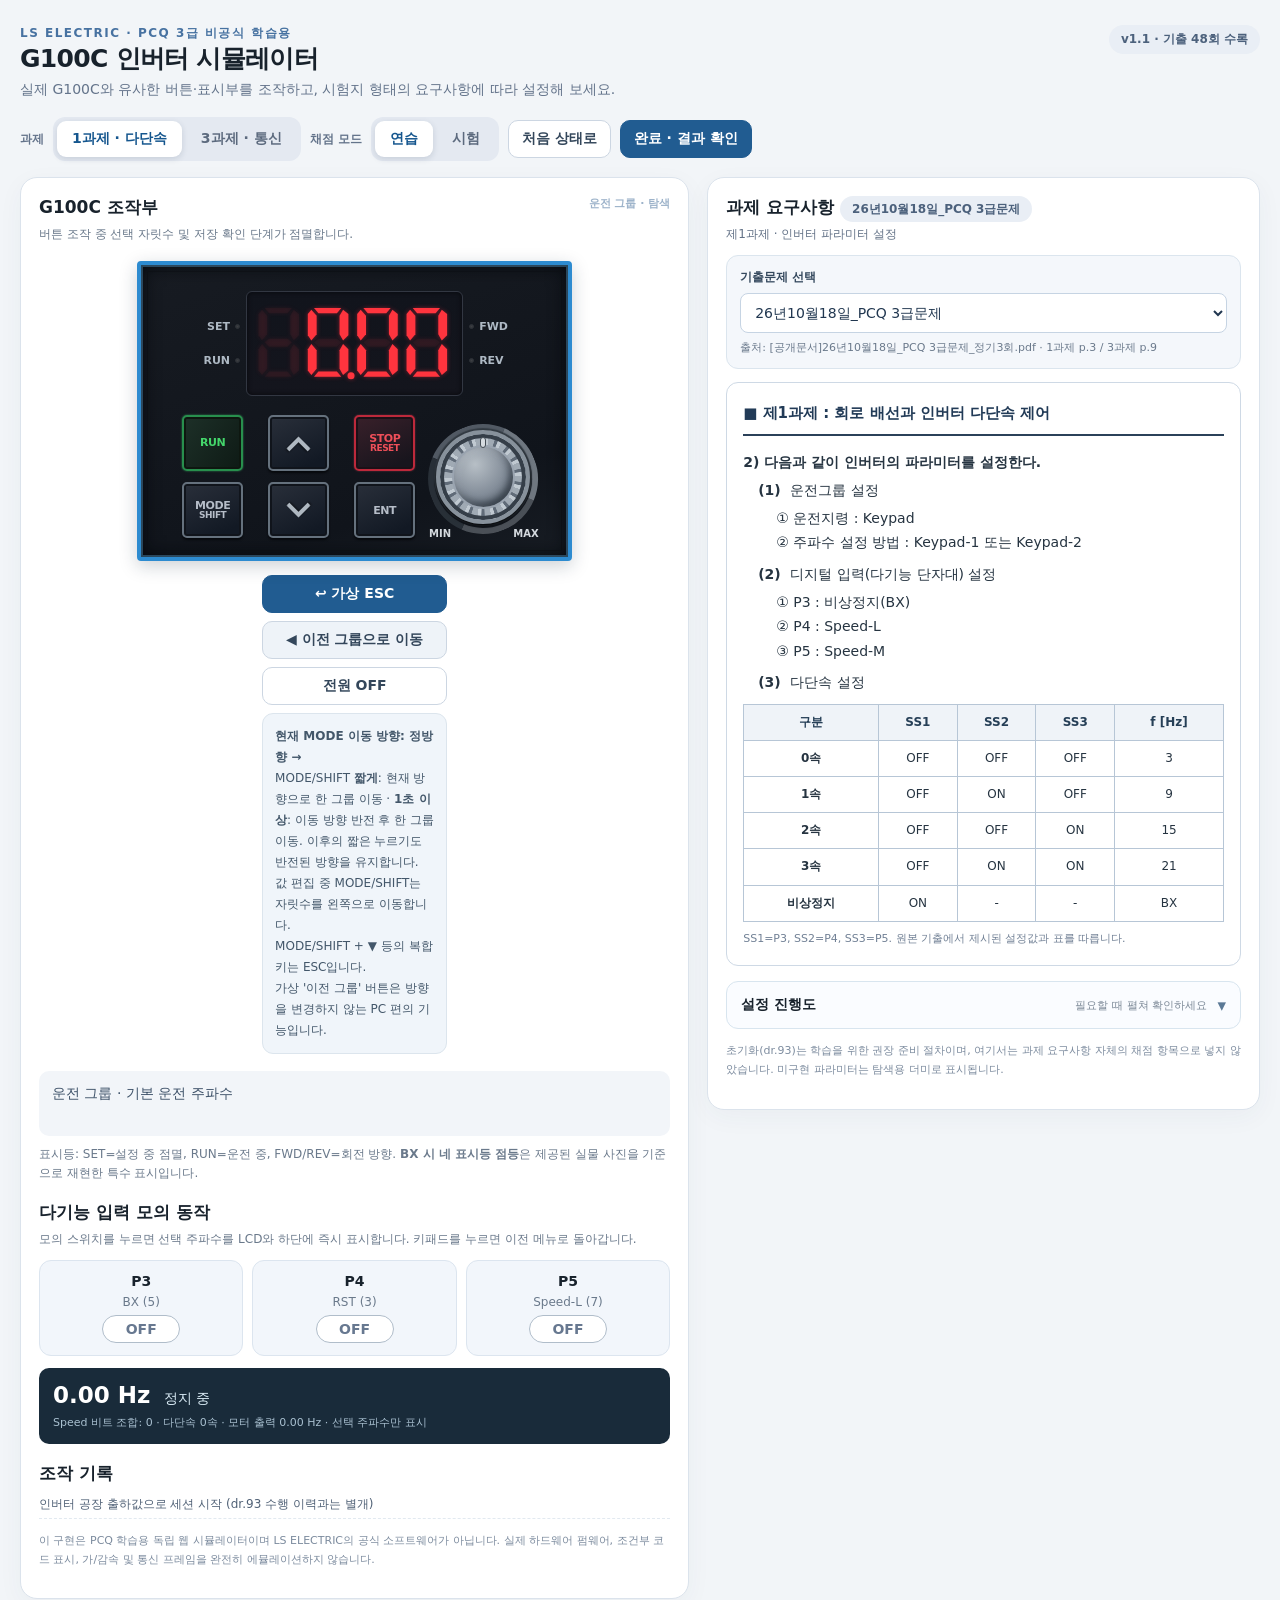
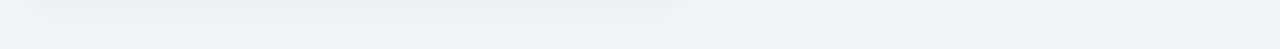
==== index.html @ c368f0ae "feat: initial commit" ====
<!doctype html>
<html lang="ko">
<head>
<meta charset="utf-8"><meta name="viewport" content="width=device-width,initial-scale=1">
<title>G100C · PCQ 3급 인버터 조작 연습 v0.9</title>
<link rel="stylesheet" href="css/style.css">
</head>
<body>
<div class="app">
  <div class="heading"><div><div class="eyebrow">LS ELECTRIC · PCQ 3급 비공식 학습용</div><h1>G100C 인버터 시뮬레이터</h1><p>실제 G100C와 유사한 버튼·표시부를 조작하고, 시험지 형태의 요구사항에 따라 설정해 보세요.</p></div><span class="version">v1.1 · 기출 48회 수록</span></div>
  <div class="controls"><span class="controlLabel">과제</span><div class="pillGroup"><button id="task1" class="active" onclick="selectTask(1)">1과제 · 다단속</button><button id="task3" onclick="selectTask(3)">3과제 · 통신</button></div><span class="controlLabel">채점 모드</span><div class="pillGroup"><button id="practiceBtn" class="active" onclick="setMode('practice')">연습</button><button id="examBtn" onclick="setMode('exam')">시험</button></div><button class="btn" onclick="newSession()">처음 상태로</button><button class="btn primary" onclick="grade(true)">완료 · 결과 확인</button></div>
  <div class="layout">
    <section class="panel devicePanel"><h2>G100C 조작부 <span class="badgeInfo" id="screenState">운전 그룹 · 코드 탐색</span></h2><div class="minor">버튼 조작 중 선택 자릿수 및 저장 확인 단계가 점멸합니다.</div>
      <div class="hardwareArea">
        <div class="drive" aria-label="G100C 인버터 키패드 모의 조작 패널">
          <div class="keypad">
            <div class="displayZone">
              <div class="indicatorColumn leftLights">
                <div class="ind"><span class="indText">SET</span><span class="led red" id="ledSet"></span></div>
                <div class="ind"><span class="indText">RUN</span><span class="led green" id="ledRun"></span></div>
              </div>
              <div class="lcd" id="lcd" aria-label="인버터 7세그먼트 표시부">0.00</div>
              <div class="indicatorColumn rightLights">
                <div class="ind"><span class="led amber" id="ledFwd"></span><span class="indText">FWD</span></div>
                <div class="ind"><span class="led amber" id="ledRev"></span><span class="indText">REV</span></div>
              </div>
            </div>
            <div class="keypadBottom">
              <div class="keygrid">
                <button type="button" class="physical run" onclick="press('run')"><span>RUN</span></button>
                <button type="button" aria-label="위" class="physical arrow" onclick="press('up')"><span class="chevronKey upChevron" aria-hidden="true"></span></button>
                <button type="button" class="physical stop" onclick="press('stop')">STOP<small>RESET</small></button>
                <button type="button" id="modeShiftKey" class="physical" aria-label="MODE SHIFT">MODE<small>SHIFT</small></button>
                <button type="button" aria-label="아래" class="physical arrow" onclick="press('down')"><span class="chevronKey downChevron" aria-hidden="true"></span></button>
                <button type="button" class="physical" onclick="press('enter')">ENT</button>
              </div>
              <div class="volumeArea" title="내장 볼륨(V0) 다이얼 — 외형 재현(조작 기능 미구현)" aria-label="볼륨 다이얼 이미지, 현재 조작 미지원">
                <div class="knobArc" aria-hidden="true"></div>
                <div class="volumeKnob" aria-hidden="true"><div class="volumeKnobCenter"></div><span class="knobPointer"></span></div>
                <div class="volumeLabels"><span>MIN</span><span>MAX</span></div>
              </div>
            </div>
          </div>
        </div>
        <div class="ext"><button class="btn primary" onclick="press('esc')">↩ 가상 ESC</button><button class="btn subtle" onclick="press('modeRev')">◀ 이전 그룹으로 이동</button><button class="btn" onclick="powerCycle()" id="powerBtn">전원 OFF</button><div class="hintbox"><b>현재 MODE 이동 방향: <span id="groupDirection">정방향 →</span></b><br>MODE/SHIFT <b>짧게</b>: 현재 방향으로 한 그룹 이동 · <b>1초 이상</b>: 이동 방향 반전 후 한 그룹 이동. 이후의 짧은 누르기도 반전된 방향을 유지합니다.<br>값 편집 중 MODE/SHIFT는 자릿수를 왼쪽으로 이동합니다.<br>MODE/SHIFT + ▼ 등의 복합키는 ESC입니다.<br>가상 '이전 그룹' 버튼은 방향을 변경하지 않는 PC 편의 기능입니다.</div></div>
      </div>
      <div class="note" id="lcdNote">기본 운전 주파수 화면입니다. MODE로 그룹을 이동하거나 ▲로 다음 코드를 선택하세요.</div>
      <div class="minor" style="margin-top:9px;line-height:1.6">표시등: SET=설정 중 점멸, RUN=운전 중, FWD/REV=회전 방향. <b>BX 시 네 표시등 점등</b>은 제공된 실물 사진을 기준으로 재현한 특수 표시입니다.</div><div class="sectionSpacer"></div><h2>다기능 입력 모의 동작</h2><div class="minor" id="terminalHelp">모의 스위치를 누르면 선택 주파수를 LCD와 하단에 즉시 표시합니다. 키패드를 누르면 이전 메뉴로 돌아갑니다.</div><div class="switches" id="switches"></div><div class="readout" id="monitor"></div>
      <div id="plcDemo" class="taskSheet hidden"><h3>가상 PLC · RS-485 운전 명령 테스트</h3><div class="minor" style="margin-bottom:10px">실제 통신선·XG5000 연결이 아닌 내부 동작 모의 기능입니다.</div><div class="bottom" id="plcButtons"></div></div>
      <div class="sectionSpacer"></div><h2>조작 기록</h2><div class="log" id="log"></div><p class="footerDisclaimer">이 구현은 PCQ 학습용 독립 웹 시뮬레이터이며 LS ELECTRIC의 공식 소프트웨어가 아닙니다. 실제 하드웨어 펌웨어, 조건부 코드 표시, 가/감속 및 통신 프레임을 완전히 에뮬레이션하지 않습니다.</p>
    </section>
    <section class="panel rightPanel"><h2>과제 요구사항 <span id="taskTag" class="version">2026.10.17 기출</span></h2><div id="taskDesc" class="summaryline"></div>
      <div class="examChooser"><label for="examSelect">기출문제 선택</label><select id="examSelect" onchange="chooseExam(this.value)"><option value="">기출 로딩 중...</option></select><div class="minor" id="examOrigin">시험일을 선택하면 1·3과제 요구사항을 함께 불러옵니다.</div></div>
      <div id="sourceWarning" class="validationWarning hidden" role="status"></div>
      <div class="examPaper" id="examPaper" aria-label="시험지 형식 과제 요구사항"></div>
      <details class="practiceDetails" id="practiceProgress"><summary>설정 진행도 <span class="progressPreview">필요할 때 펼쳐 확인하세요</span></summary>
        <div class="practiceInside"><div class="practiceNotice">아래는 연습 전용 도움말입니다. 설정 코드·정답 및 현재 달성 여부를 보여줍니다.</div>
          <div class="requirements" id="requirements"></div><div class="progress"><span id="progBar" style="width:0%"></span></div>
          <div class="totals"><strong id="progressText">0 / 0 충족</strong><span class="minor">설정을 변경하면 즉시 갱신</span></div>
        </div>
      </details>
      <div class="totals" id="examNotice" style="display:none"><span class="minor">시험 모드: 완료 버튼을 누른 뒤에만 충족 여부를 확인할 수 있습니다.</span></div>
      <div id="problemEditor" class="practiceOnly"><div class="taskSheet" id="customSheet"><h3>직접 설정 · 1과제 요구사항</h3><p class="minor">문제 선택에서 ‘직접 설정’을 선택한 경우에만 사용합니다.</p><div class="fields">
        <div class="field"><label for="goalP3">P3</label><select id="goalP3"><option value="5">BX (5)</option><option value="7">Speed-L (7)</option><option value="8">Speed-M (8)</option><option value="9">Speed-H (9)</option><option value="0">None (0)</option></select></div>
        <div class="field"><label for="goalP4">P4</label><select id="goalP4"><option value="5">BX (5)</option><option value="7">Speed-L (7)</option><option value="8">Speed-M (8)</option><option value="9">Speed-H (9)</option><option value="0">None (0)</option></select></div>
        <div class="field"><label for="goalP5">P5</label><select id="goalP5"><option value="5">BX (5)</option><option value="7">Speed-L (7)</option><option value="8">Speed-M (8)</option><option value="9">Speed-H (9)</option><option value="0">None (0)</option></select></div>
        <div class="field"><label for="goalBase">0속 Hz</label><input id="goalBase" type="number" step="0.01" min="0" max="400" value="3"></div>
        <div class="field"><label for="goalSt1">1속 Hz</label><input id="goalSt1" type="number" step="0.01" min="0" max="400" value="9"></div>
        <div class="field"><label for="goalSt2">2속 Hz</label><input id="goalSt2" type="number" step="0.01" min="0" max="400" value="15"></div>
        <div class="field"><label for="goalSt3">3속 Hz</label><input id="goalSt3" type="number" step="0.01" min="0" max="400" value="21"></div>
      </div><div class="bottom"><button class="btn strong" onclick="applyCustom()">이 요구사항 적용</button></div></div></div>
      <p class="footerDisclaimer">초기화(dr.93)는 학습을 위한 권장 준비 절차이며, 여기서는 과제 요구사항 자체의 채점 항목으로 넣지 않았습니다. 미구현 파라미터는 탐색용 더미로 표시됩니다.</p>
    </section>
  </div>
</div>
<div class="toaster" id="toast"></div>
<div class="modalWrap hidden" id="resultModal"><div class="modal"><div class="resultHead"><h2>설정 결과</h2><button class="btn" onclick="closeResult()">닫기 ✕</button></div><div class="resultScore" id="resultScore"></div><p id="resultDescription"></p><div id="resultItems"></div><div style="margin-top:17px;text-align:right"><button class="btn primary" onclick="closeResult()">확인</button></div></div></div>
<script src="js/app.js"></script>
</body></html>
---- css/style.css ----
:root{font-family:system-ui,"Malgun Gothic","Apple SD Gothic Neo",sans-serif;color:#18222c;background:#f2f5f8;font-size:14px}
*{box-sizing:border-box}button,input,select{font:inherit}button{cursor:pointer}body{margin:0}.app{max-width:1480px;margin:auto;padding:25px 20px 50px}.heading{display:flex;justify-content:space-between;align-items:flex-start;gap:20px;margin-bottom:18px;flex-wrap:wrap}.heading h1{margin:0;font-size:25px;letter-spacing:-.7px}.heading p{margin:6px 0 0;color:#64748b}.eyebrow{font-size:12px;color:#4772a1;font-weight:800;letter-spacing:1.5px}.version{background:#e9eef5;color:#4c617c;border-radius:100px;padding:6px 12px;font-weight:650;font-size:12px}
.controls{display:flex;align-items:center;gap:9px;flex-wrap:wrap;margin:16px 0}.controlLabel{font-size:12px;color:#64748b;font-weight:700}.pillGroup{display:flex;gap:4px;background:#e4e9f1;border-radius:12px;padding:4px}.pillGroup button{border:0;border-radius:9px;background:transparent;color:#5c6a7e;padding:9px 15px;font-weight:700}.pillGroup button.active{background:white;color:#15568e;box-shadow:0 2px 6px #152a4424}.btn{border:1px solid #ccd6e2;border-radius:10px;background:white;padding:9px 13px;font-weight:680;color:#34475b}.btn:hover{border-color:#7b9cc0}.btn.primary{background:#215c91;border-color:#215c91;color:#fff}.btn.strong{background:#19806c;border-color:#19806c;color:white}.btn.subtle{background:#eef3f8}
.layout{display:grid;grid-template-columns:minmax(420px,1.15fr) minmax(350px,.95fr);gap:18px;align-items:start}.panel{background:white;border-radius:17px;border:1px solid #dbe3ec;box-shadow:0 7px 26px #2e49670b;padding:18px}.panel h2{font-size:17px;margin:0 0 7px}.minor{font-size:12px;color:#6a798b}.hardwareArea{display:flex;align-items:flex-start;justify-content:center;flex-wrap:wrap;gap:18px;margin-top:15px}.drive{width:min(100%,420px);padding:18px 20px 22px;border:3px solid #4a515c;border-radius:15px;background:linear-gradient(110deg,#414853,#2d343e 24%,#373f49 85%,#252b32);box-shadow:5px 12px 23px #17233555,inset 2px 2px #79818a5e;color:white;position:relative}.drive::after{content:"";position:absolute;bottom:4px;left:24px;right:24px;height:8px;background:repeating-linear-gradient(90deg,#161b20 0 6px,#4e5560 6px 12px);border-radius:8px}.brand{font-weight:850;letter-spacing:-.8px;font-size:20px;display:flex;justify-content:space-between;align-items:baseline;padding:3px 1px 12px}.brand b{color:#fff}.brand small{font-size:12px;color:#b3c1cd;letter-spacing:2px}
.keypad{margin:auto;width:96%;border:2px solid #111d24;border-radius:11px;padding:17px 14px;background:linear-gradient(145deg,#d8dde1,#abb4bb);box-shadow:inset 1px 2px 5px #f9ffffad,0 2px 0 #777}.lcdBorder{background:#838c8a;border:5px solid #525f65;box-shadow:inset 0 2px 6px #44534e88,0 1px 2px #e7f2f5aa;border-radius:7px;padding:12px 10px 9px;display:flex;gap:11px;align-items:center;min-height:121px}.lcd{flex:1;min-width:0;background:linear-gradient(130deg,#a4b7a5,#c7d1b8);height:89px;border-radius:4px;border:2px inset #96a390;display:flex;justify-content:center;align-items:center;overflow:hidden}.lcd svg{width:100%;height:90%;display:block}.indicators{display:grid;grid-template-columns:repeat(2,1fr);gap:9px 10px;padding:8px 2px}.ind{display:flex;align-items:center;color:#25313a;font-size:10px;font-weight:900;gap:4px}.led{width:9px;height:9px;border-radius:50%;display:inline-block;border:1px solid #62727a;background:#627079}.led.active.green{background:#65f2a0;box-shadow:0 0 6px 2px #40d67c}.led.active.red{background:#ff6c72;box-shadow:0 0 7px 2px #e94d50}.led.active.amber{background:#ffca6a;box-shadow:0 0 6px 2px #f4a32d}.keygrid{display:grid;grid-template-columns:repeat(3,1fr);gap:12px 18px;margin:17px 3px 4px}.physical{height:57px;border-radius:8px;border:3px solid #6c747b;background:linear-gradient(145deg,#fcffff,#c9d1d5);color:#1a2530;font-weight:900;box-shadow:inset 0 1px white,0 4px 0 #616c73;touch-action:manipulation;user-select:none}.physical:active,.physical.pressed{transform:translateY(3px);box-shadow:inset 0 1px white,0 1px 0 #616c73}.physical small{font-size:10px;font-weight:800;display:block}.physical.arrow{font-size:27px}.physical.run{color:#137251}.physical.stop{color:#b32734}.keyHint{text-align:center;margin-top:15px;font-size:11px;color:#2c383e}.ext{min-width:150px;width:185px}.ext .btn{width:100%;margin-bottom:8px}.ext .hintbox{background:#f0f5fa;border:1px solid #dce5ed;padding:12px;border-radius:11px;line-height:1.75;font-size:12px;color:#43576a}.note{margin-top:17px;background:#f2f5f9;padding:12px 13px;border-radius:10px;color:#3d5168;line-height:1.55;min-height:65px}.kbd{display:inline-block;padding:1px 6px;border:1px solid #bdcad8;background:white;border-radius:4px;font-size:11px;font-family:monospace}.summaryline{font-size:12px;color:#637287;margin-bottom:12px}.requirements{display:flex;flex-direction:column;gap:8px}.requirement{display:flex;align-items:flex-start;gap:10px;background:#f7f9fc;border:1px solid #e9eef5;border-radius:10px;padding:10px 11px;min-height:52px}.reqicon{flex:0 0 25px;width:25px;height:25px;border-radius:50%;display:flex;align-items:center;justify-content:center;font-weight:900;border:1px solid #d2dce8;color:#91a1b5;background:white}.reqicon.done{background:#e5f8ee;color:#16744c;border-color:#92dfb4}.reqicon.hidden{color:#90a2b4;background:#eef3f9}.reqhead{font-weight:730}.reqsub{font-size:11px;color:#728092;margin-top:3px}.totals{margin:15px 0 0;display:flex;gap:12px;align-items:center;justify-content:space-between;border-top:1px solid #e5ebf2;padding-top:12px}.progress{height:8px;width:100%;background:#e4ebf2;border-radius:10px;overflow:hidden;margin-top:10px}.progress span{height:100%;background:#25856f;display:block;transition:width .2s}.switches{display:grid;grid-template-columns:repeat(3,1fr);gap:9px;margin:12px 0}.switch{display:flex;flex-direction:column;gap:6px;align-items:center;background:#f2f6fb;border:1px solid #dce5ef;padding:12px;border-radius:12px}.switch .toggle{border:1px solid #b0bdca;border-radius:100px;padding:5px 13px;background:white;min-width:78px;font-weight:800;color:#677890}.switch .toggle.on{color:#fff;background:#2877b6;border-color:#2877b6}.readout{background:#192b3a;color:#d9ebf5;border-radius:10px;padding:14px;font-variant-numeric:tabular-nums;font-size:14px}.readout strong{font-size:23px;color:white}.readout .small{font-size:11px;display:block;color:#a9c0d0;margin-top:7px}.taskSheet{background:#fafcff;border:1px solid #e3eaf2;border-radius:12px;padding:15px;margin-top:17px}.taskSheet h3{font-size:14px;margin:0 0 12px}.taskSheet label{display:block;font-size:12px;color:#596f84;font-weight:720;margin-bottom:4px}.fields{display:grid;grid-template-columns:repeat(3,minmax(0,1fr));gap:10px}.field input,.field select{width:100%;border:1px solid #d0dce8;background:white;border-radius:8px;padding:9px 8px;color:#1f3145}.taskSheet .bottom{display:flex;flex-wrap:wrap;gap:7px;margin-top:12px}.footerDisclaimer{font-size:11px;color:#7c8b9e;line-height:1.7;margin-top:13px}.badgeInfo{font-size:11px;color:#9db3ca;float:right}.log{max-height:140px;overflow:auto;font-size:12px;line-height:1.8;color:#506176}.log div{border-bottom:1px dashed #e2e9f0;padding:2px 0}.log .warn{color:#b44a4a}.toaster{position:fixed;z-index:10;bottom:22px;left:50%;transform:translateX(-50%);background:#233647;color:white;padding:12px 18px;border-radius:11px;box-shadow:0 7px 30px #14223466;opacity:0;pointer-events:none;transition:opacity .18s;max-width:95vw}.toaster.show{opacity:1}.modalWrap{position:fixed;inset:0;background:#112238a0;display:flex;align-items:center;justify-content:center;padding:20px;z-index:20}.modal{width:100%;max-width:560px;background:white;border-radius:17px;padding:24px;box-shadow:0 20px 90px #05121f88;max-height:90vh;overflow:auto}.modal h2{margin:0 0 7px}.modal p{color:#617184}.resultItem{display:flex;gap:10px;padding:9px 0;border-bottom:1px solid #e9eef3}.resultItem .ok{color:#16875b}.resultItem .ng{color:#bd5160}.resultHead{display:flex;align-items:center;justify-content:space-between;margin-bottom:10px}.resultScore{font-size:35px;font-weight:850;color:#245e90}.hidden{display:none!important}.twoCols{display:grid;grid-template-columns:1fr 1fr;gap:18px}.sectionSpacer{height:18px}
@media(max-width:1050px){.layout{grid-template-columns:1fr}.devicePanel{order:1}.rightPanel{order:2}.hardwareArea{justify-content:center}.ext{min-width:145px}}
@media(max-width:560px){.app{padding:17px 11px}.heading h1{font-size:20px}.panel{padding:13px}.hardwareArea{gap:10px}.drive{padding:14px 11px}.ext{width:100%;display:flex;gap:7px;flex-wrap:wrap}.ext .btn{flex:1;min-width:130px;margin:0}.ext .hintbox{width:100%}.keygrid{gap:8px}.physical{height:50px}.lcdBorder{padding:8px 6px;gap:4px}.lcd{height:76px}.fields{grid-template-columns:repeat(2,minmax(0,1fr))}}
@media(prefers-reduced-motion:reduce){*{animation:none!important;transition:none!important}}
@keyframes blink{50%{opacity:.12}}
/* Blink only the active indicator LED. Non-active indicators retain their unlit discs. */
@keyframes ledPulse{0%,49.9%{opacity:1}50%,100%{opacity:.19}}
.indicatorColumn .led.active.pulse{animation:ledPulse 1s steps(1,end) infinite}


/* v0.2 — manual p.51 and G100C official front photograph reference. Pure CSS, no remote assets. */
.hardwareArea{align-items:flex-start;gap:14px;margin-top:17px}
.drive{width:min(100%,435px);min-height:460px;padding:0;border:none;border-radius:4px;background:#464d51;box-shadow:0 2px 2px #1d23274d,4px 12px 25px #1526323d;color:#e9edf0;overflow:hidden}
.drive::after{display:none}
.driveTop{display:grid;grid-template-columns:29% 71%;height:221px;border-bottom:4px solid #343b3f;background:#444d51}
.driveBlank{position:relative;border-right:3px solid #262d31;background:linear-gradient(90deg,#41494d,#545d61 94%)}
.blankSeam{position:absolute;left:2px;right:4px;top:0;bottom:0;border-left:1px solid #87909524;border-right:1px solid #151e2359}
.keypad{width:auto;height:100%;margin:0;padding:8px 9px;border-radius:4px;border:4px solid #2482d4;background:linear-gradient(155deg,#1b2026,#0e1117);box-shadow:inset 0 1px 4px #030407,1px 1px 1px #849ba8}
.displayZone{height:72px;display:grid;grid-template-columns:30px minmax(0,1fr) 32px;gap:1px;align-items:center;padding:2px 0 0;background:transparent}
.lcd{height:64px;width:100%;border:none;border-radius:0;background:#18191b;box-shadow:none;overflow:visible;display:flex;justify-content:center;align-items:center;min-width:0}
.lcd svg{width:100%;height:100%;filter:drop-shadow(0 0 2.5px #f119269c)}
.indicatorColumn{display:flex;flex-direction:column;justify-content:center;gap:19px;color:#959fa8;font-size:8px;font-weight:800;letter-spacing:.1px;min-width:0}
.indicatorColumn .ind{color:#858d97;font-size:8px;font-weight:800;gap:2px;display:flex;white-space:nowrap}
.indicatorColumn .led{flex:0 0 4px;width:4px;height:4px;border:0;border-radius:50%;background:#464749;box-shadow:none}
.indicatorColumn .led.active.red{background:#ff3843;box-shadow:0 0 5px 2px #f03a4573}
.indicatorColumn .led.active.green{background:#fa4e4e;box-shadow:0 0 5px 2px #f0444473}
.indicatorColumn .led.active.amber{background:#fa4e4e;box-shadow:0 0 5px 2px #f0444473}
.leftLights .ind{justify-content:flex-end}.rightLights .ind{justify-content:flex-start}
.keypadBottom{height:118px;display:grid;grid-template-columns:minmax(0,1fr) 70px;align-items:center;gap:7px;padding:0 0 4px}
.keygrid{margin:0;display:grid;grid-template-columns:repeat(3,minmax(0,1fr));gap:8px 8px;align-items:center}
.physical{height:40px;border-radius:3px;border:2px solid #667079;background:linear-gradient(155deg,#363e45,#191e23 67%);color:#b3bcc2;font-size:10px;font-weight:900;box-shadow:inset 0 1px 1px #85949d76,0 1px 0 #0d1218;line-height:1;display:flex;align-items:center;justify-content:center;flex-direction:column;padding:2px;letter-spacing:-.2px}
.physical small{font-size:8px;line-height:1.1;letter-spacing:-.2px}
.physical.run{border:2px solid #308c4e;color:#42e275;background:linear-gradient(135deg,#232b29,#111a14)}
.physical.stop{border:2px solid #d14749;color:#f35960;background:linear-gradient(135deg,#352b2e,#151719)}
.physical.arrow{font-size:20px;color:#a9b3b9}
.physical:active,.physical.pressed{transform:translateY(1px);box-shadow:inset 0 1px 3px #080b0d}
.physical:focus-visible{outline:2px solid #e8f7ff;outline-offset:2px}
.chevronKey{width:16px;height:16px;display:block;border-top:4px solid #a7adb0;border-left:4px solid #a7adb0;filter:drop-shadow(0 1px 1px #0009);border-radius:2px}
.upChevron{transform:translateY(4px) rotate(45deg)}.downChevron{transform:translateY(-4px) rotate(225deg)}
.volumeArea{position:relative;display:flex;flex-direction:column;align-items:center;justify-content:center;gap:6px;user-select:none}
.volumeKnob{width:62px;height:62px;border-radius:50%;border:3px solid #939c9f;background:repeating-conic-gradient(from 0deg,#666e73 0deg 11deg,#b8c1c4 12deg 16deg,#697379 17deg 27deg);box-shadow:0 2px 3px #050607,inset 0 0 0 4px #31383e;position:relative}
.volumeKnob::before{content:"";position:absolute;left:50%;top:4px;width:3px;height:11px;border-radius:2px;background:#e1e6e8;transform:translateX(-50%)}
.volumeKnobCenter{position:absolute;inset:10px;border:1px solid #727b80;border-radius:50%;background:radial-gradient(circle at 30% 30%,#7c858c,#41484d 65%,#2c3237)}
.volumeLabels{width:100%;display:flex;justify-content:space-between;color:#8b969f;font-size:8px;font-weight:800}
.deviceBody{height:246px;position:relative;background:linear-gradient(91deg,#525a5e,#41484c 35%,#3d4549 73%,#465054);box-shadow:inset 1px 2px 2px #9da8b52b}
.deviceLip{height:12px;margin:0 15px;background:linear-gradient(#252e33,#647078);clip-path:polygon(0 0,100% 0,95% 100%,5% 100%)}
.lsSignature{position:absolute;top:19px;left:43%;color:#ecf2f3;font-weight:950;font-size:29px;font-style:italic;letter-spacing:-5px;transform:skewX(-13deg);text-shadow:1px 1px #1118}
.sigSlash{font-size:15px;vertical-align:top;margin-left:5px}
.warningText{position:absolute;left:12%;top:77px;max-width:58%;color:#e7edef;font-size:8px;line-height:1.35;font-weight:550}
.warningText strong{font-size:13px;letter-spacing:1px}
.warningLine{font-size:9px;font-weight:900;margin-top:10px;border-top:1px solid #b0babe;padding-top:3px}
.frontCover{position:absolute;right:17px;top:72px;width:32%;height:133px;border:2px solid #394147;border-radius:3px;background:linear-gradient(90deg,#495156,#454c50);box-shadow:inset 1px 1px #717a7e59}
.coverNotch{position:absolute;left:38%;top:2px;width:28px;height:5px;background:#262c2e;border:1px solid #687076}
.modelName{position:absolute;bottom:26px;right:28px;color:#edf3f4;font-size:21px;font-weight:900;letter-spacing:1px}
.frontBottom{position:absolute;bottom:0;left:0;right:0;height:13px;background:linear-gradient(#454c50,#373f43)}
@media(max-width:560px){.drive{width:min(100%,415px);min-height:0}.driveTop{height:204px}.keypad{padding:6px}.displayZone{height:65px}.lcd{height:59px}.keypadBottom{height:112px;grid-template-columns:minmax(0,1fr) 57px;gap:4px}.physical{height:36px}.keygrid{gap:7px 5px}.volumeKnob{height:51px;width:51px}.volumeKnobCenter{inset:8px}.deviceBody{height:209px}.warningText{font-size:7px}.modelName{bottom:24px}}
@media(max-width:390px){.driveTop{grid-template-columns:24% 76%}.keypad{padding:5px}.displayZone{grid-template-columns:25px minmax(0,1fr) 28px}.indicatorColumn .ind{font-size:7px}.keypadBottom{grid-template-columns:minmax(0,1fr) 48px}.volumeKnob{width:45px;height:45px}.physical{font-size:8px}.physical small{font-size:7px}}

/* v0.4 — 2026 G100(C) manual p.51 top keypad, black panel / blue border;
   reproduces only the keypad, not the lower inverter housing. */
.hardwareArea{align-items:flex-start;gap:14px;margin-top:18px}
.drive{
  width:min(100%,435px);min-height:0;padding:0;border:0;background:transparent;
  box-shadow:none;overflow:visible;color:#b8c2ce
}
.drive::after,.deviceBody,.driveTop{display:none!important}
.keypad{
  position:relative;margin:0;width:100%;height:auto;aspect-ratio:1.45;
  box-sizing:border-box;padding:0;overflow:hidden;border:4px solid #2d8bd0;
  border-radius:4px;background:linear-gradient(160deg,#171b22 0%,#10141b 75%,#171c23 100%);
  box-shadow:inset 0 0 0 2px #63acd85e,inset 0 0 18px #03060a,0 5px 18px #13243736
}
.keypad::before{content:"";pointer-events:none;position:absolute;inset:6px;border:1px solid #0d1014a8;border-radius:1px}
.displayZone{
  position:absolute;top:9%;left:9%;right:9%;height:36%;
  display:grid;grid-template-columns:19% minmax(0,62%) 19%;gap:0;align-items:center;padding:0;
  background:transparent
}
.lcd{
  width:100%;height:100%;min-width:0;margin:0;padding:3px 0;
  background:linear-gradient(180deg,#11141c,#14151d);border:1px solid #323742;
  border-radius:6px;box-shadow:inset 0 0 5px #020305a9;
  overflow:hidden;display:flex;justify-content:center;align-items:center
}
.lcd svg{width:100%;height:100%;max-height:96%;filter:drop-shadow(0 0 2px #ed263d7d)}
.indicatorColumn{
  min-width:0;display:flex;flex-direction:column;justify-content:center;
  gap:23px;color:#b5bfcb;letter-spacing:0
}
.indicatorColumn .ind{
  color:#aeb9c4;min-width:0;font-size:11px;line-height:1;
  font-weight:750;display:flex;gap:5px;align-items:center;white-space:nowrap
}
.indicatorColumn .led{
  flex:0 0 5px;width:5px;height:5px;border:1px solid #2a2e34;border-radius:50%;
  background:#51555c;box-shadow:inset 0 0 2px #111;display:inline-block
}
.indicatorColumn .led.active.red{background:#e54851;box-shadow:0 0 7px 2px #de354777}
.indicatorColumn .led.active.green{background:#e54851;box-shadow:0 0 7px 2px #de354777}
.indicatorColumn .led.active.amber{background:#e54851;box-shadow:0 0 7px 2px #de354777}
.leftLights .ind{justify-content:flex-end;padding-right:6px}
.rightLights .ind{justify-content:flex-start;padding-left:6px}
.keypadBottom{
  position:absolute;left:7.5%;right:6%;bottom:6%;height:43%;
  display:grid;grid-template-columns:minmax(0,68%) minmax(0,32%);gap:0;align-items:center;padding:0
}
.keygrid{
  width:100%;height:100%;margin:0;padding:0;
  display:grid;grid-template-columns:repeat(3,minmax(0,1fr));grid-template-rows:repeat(2,1fr);
  gap:9px 7px;align-items:center;justify-items:center
}
.physical{
  width:86%;max-width:61px;height:96%;max-height:59px;min-height:0;padding:3px 1px;
  border:2px solid #65717d;border-radius:5px;
  background:linear-gradient(155deg,#292f3a 0%,#121924 85%);color:#b6bdc8;
  font-weight:820;font-size:11px;letter-spacing:-.45px;line-height:1.05;
  box-shadow:inset 0 0 0 2px #10141b,inset 0 1px 2px #858e9a6d,0 2px 2px #07090d;
  display:flex;flex-direction:column;align-items:center;justify-content:center;
  touch-action:manipulation;user-select:none
}
.physical small{font-weight:850;font-size:9px;line-height:1.06;letter-spacing:-.5px}
.physical.run{
  border:2px solid #288f4d;color:#44d66b;
  background:linear-gradient(125deg,#1d3028,#0e1a15);
  box-shadow:inset 0 0 0 2px #0e1710,0 0 2px #3fcd70ac
}
.physical.stop{
  border:2px solid #bd293b;color:#ef4f59;
  background:linear-gradient(155deg,#39202a,#18151d 85%);
  box-shadow:inset 0 0 0 2px #1c1017,0 0 2px #e64e6277
}
.physical.arrow{font-size:22px;color:#c5ced6}
.physical:focus-visible{outline:2px solid #edf7ff;outline-offset:2px}
.physical:active,.physical.pressed{transform:translateY(2px);box-shadow:inset 0 0 5px #0009}
.chevronKey{display:block;width:17px;height:17px;border-top:4px solid #afb8c1;border-left:4px solid #afb8c1;border-radius:1px;filter:drop-shadow(0 1px 1px #000a)}
.upChevron{transform:translateY(5px) rotate(45deg)}
.downChevron{transform:translateY(-5px) rotate(225deg)}
.volumeArea{
  position:relative;width:100%;height:100%;margin:0;
  display:flex;flex-direction:column;justify-content:center;align-items:center;gap:0;user-select:none
}
.volumeArea .knobArc{position:absolute;top:8%;left:50%;transform:translateX(-50%) rotate(-22deg);width:93%;aspect-ratio:1/1;border-radius:50%;border:6px solid transparent;border-top-color:#717b87;border-right-color:#9da7b1;border-bottom-color:#666c73;border-left-color:#343d45;opacity:.67}
.volumeKnob{
  position:relative;width:min(88%,94px);height:auto;aspect-ratio:1/1;border-radius:50%;
  border:4px solid #87919b;
  background:repeating-conic-gradient(from 8deg,#a0aab4 0deg 9deg,#606b78 10deg 14deg,#c0c9d1 15deg 20deg);
  box-shadow:0 2px 3px #030406,inset 0 0 0 4px #353e48,0 0 1px 2px #343c44;z-index:1
}
.volumeKnobCenter{
  position:absolute;inset:13%;border-radius:50%;
  border:2px solid #9aa4b0;background:radial-gradient(circle at 36% 29%,#b7bfc6,#828c98 55%,#505a66 100%);
  box-shadow:inset 2px 2px 7px #cbd2d850,inset -3px -4px 7px #121c25a6
}
.knobPointer{position:absolute;top:4%;left:50%;width:6px;height:13%;border-radius:4px;transform:translateX(-50%);background:#d5dbe0;border:1px solid #444d55;z-index:2}
.volumeLabels{
  position:absolute;bottom:0;left:4%;right:3%;width:auto;display:flex;justify-content:space-between;
  color:#d4d9de;font-weight:850;font-size:10px;letter-spacing:.1px
}
@media(max-width:560px){
  .drive{width:min(100%,435px);min-height:0}.keypad{width:100%;padding:0}
  .displayZone{top:8%;left:7%;right:7%;height:37%}
  .indicatorColumn{gap:16px}.indicatorColumn .ind{font-size:clamp(7px,2.7vw,11px);gap:3px}
  .keypadBottom{bottom:5%;left:6%;right:4%;height:44%}
  .keygrid{gap:5px 4px}.physical{min-height:0;height:93%;width:87%;font-size:clamp(8px,2.5vw,11px)}
  .physical small{font-size:clamp(7px,2.2vw,9px)}
  .chevronKey{width:14px;height:14px;border-width:3px}
  .volumeArea .knobArc{border-width:4px}.volumeKnob{border-width:3px}.volumeKnobCenter{inset:12%}
  .volumeLabels{font-size:clamp(8px,2.3vw,10px)}
}

/* v1.0 — MODE 1초 홀드 시 그룹 이동 방향 토글 / 유지 */
/* v0.9 — 시험지 들여쓰기 정렬, MODE 1초 홀드 그룹 역방향 */
/* v0.8 — 문제지와 연습 전용 해설/진행도 분리 */
.examPaper{background:#fff;border:1px solid #ced9e5;border-radius:12px;padding:17px 16px 18px;line-height:1.76;color:#263441}
.examPaper .paperTitle{font-weight:800;font-size:15px;color:#223b57;margin-bottom:14px;border-bottom:2px solid #2b4159;padding-bottom:8px}
.examPaper .paperLine{margin:9px 0 3px;font-weight:650}
.examPaper .paperIndented{margin:3px 0 7px 15px}
.examPaper .paperSub{display:block;margin:3px 0 5px 18px}
.examPaper .paperSubLine{display:block;margin:0;padding:0;text-indent:0}
.examPaper .paperNumber{font-weight:750;margin-right:5px}
.examPaper .paperTable{width:100%;border-collapse:collapse;font-size:12px;text-align:center;margin-top:9px;font-variant-numeric:tabular-nums}
.examPaper .paperTable th,.examPaper .paperTable td{border:1px solid #b7c6d6;padding:7px 3px}
.examPaper .paperTable th{background:#eff3f8;color:#263f57;font-weight:800}
.examPaper .paperTable td:first-child{font-weight:750}
.examPaper .paperFoot{font-size:11px;color:#718095;margin-top:9px;line-height:1.5}
.practiceDetails{border:1px solid #d8e5ef;border-radius:12px;background:#fafcff;margin-top:15px;overflow:hidden}
.practiceDetails>summary{cursor:pointer;list-style:none;padding:13px 14px;font-weight:800;display:flex;align-items:center;justify-content:space-between;gap:10px}
.practiceDetails>summary::-webkit-details-marker{display:none}
.practiceDetails>summary::after{content:'▾';font-size:17px;font-weight:600;color:#5b7996;transition:transform .2s}
.practiceDetails[open]>summary::after{transform:rotate(180deg)}
.practiceDetails .practiceInside{border-top:1px solid #d8e5ef;padding:12px 12px 15px}
.practiceDetails .practiceNotice{font-size:11px;color:#687d91;margin-bottom:10px}
.practiceDetails .requirements{gap:7px}
.practiceDetails .reqsub{font-size:12px;color:#45647e}
.progressPreview{font-size:11px;color:#7c8997;font-weight:550;margin-left:auto}
@media(max-width:560px){.examPaper{padding:13px 11px}.examPaper .paperTable{font-size:11px}.examPaper .paperTable th,.examPaper .paperTable td{padding:6px 2px}.progressPreview{font-size:10px}}

.examChooser{background:#f4f7fb;border:1px solid #dbe5ee;padding:13px;border-radius:12px;margin-bottom:13px}
.examChooser label{font-size:12px;font-weight:800;color:#34485d;display:block;margin-bottom:7px}
.examChooser select{width:100%;max-width:100%;background:#fff;border:1px solid #c6d4e3;border-radius:8px;padding:10px;color:#213750}
.examChooser .minor{font-size:11px;margin-top:7px}
.validationWarning{padding:11px 13px;border:1px solid #e9c88e;background:#fff8eb;color:#7b5322;border-radius:9px;font-size:12px;line-height:1.7;margin:10px 0}
.examPaper .motorSteps{font-size:12px;line-height:1.7}
.examPaper .motorSteps .step{padding:7px 4px;border-bottom:1px dashed #dae3ed}
.examPaper .task3Details{margin-top:10px}
.examPaper .task3Details summary{cursor:pointer;color:#335777;font-size:12px;font-weight:700}
.examPaper .task3Details[open] summary{margin-bottom:7px}
@media(max-width:560px){.examChooser{padding:9px}}
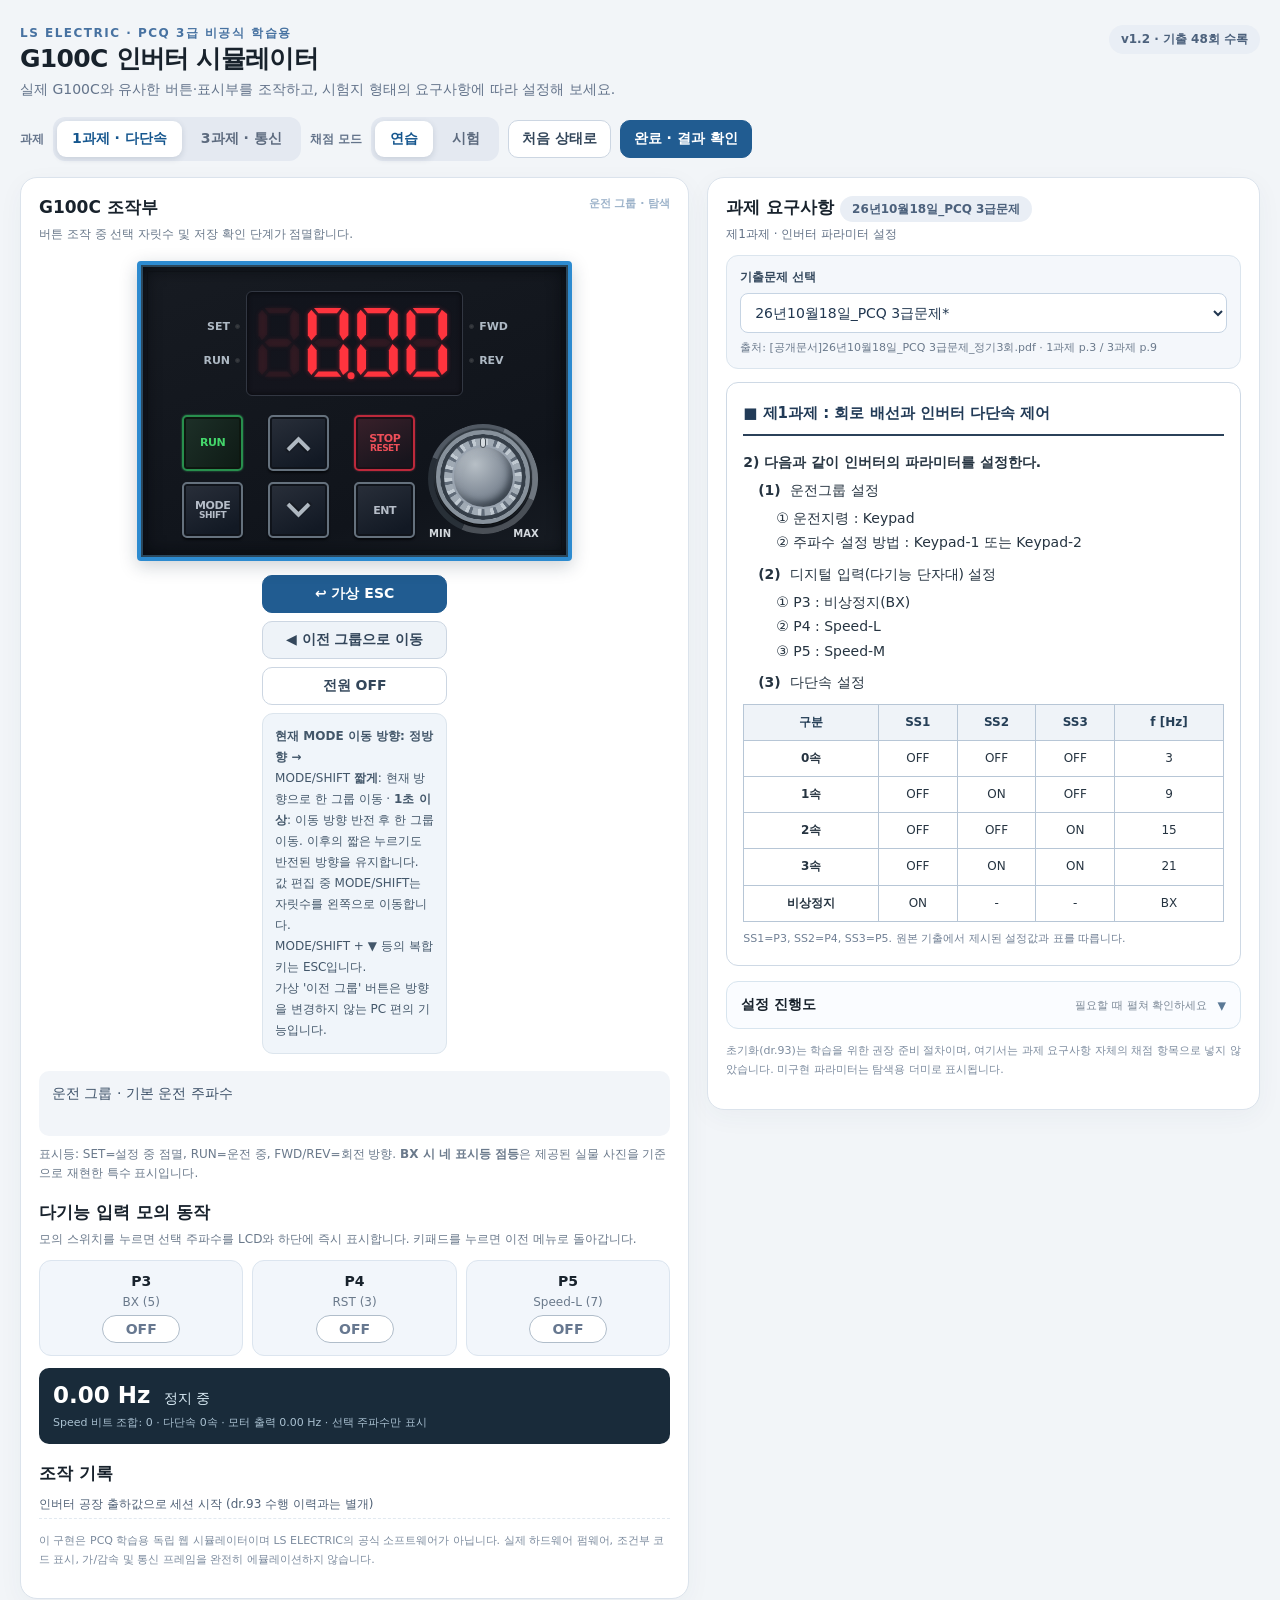
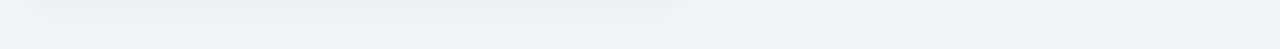
==== commit b3312545: "feat: label terminal patterns and confirm session resets" ====
--- a/index.html
+++ b/index.html
@@ -2,12 +2,12 @@
 <html lang="ko">
 <head>
 <meta charset="utf-8"><meta name="viewport" content="width=device-width,initial-scale=1">
-<title>G100C · PCQ 3급 인버터 조작 연습 v0.9</title>
+<title>G100C · PCQ 3급 인버터 조작 연습 v1.2</title>
 <link rel="stylesheet" href="css/style.css">
 </head>
 <body>
 <div class="app">
-  <div class="heading"><div><div class="eyebrow">LS ELECTRIC · PCQ 3급 비공식 학습용</div><h1>G100C 인버터 시뮬레이터</h1><p>실제 G100C와 유사한 버튼·표시부를 조작하고, 시험지 형태의 요구사항에 따라 설정해 보세요.</p></div><span class="version">v1.1 · 기출 48회 수록</span></div>
+  <div class="heading"><div><div class="eyebrow">LS ELECTRIC · PCQ 3급 비공식 학습용</div><h1>G100C 인버터 시뮬레이터</h1><p>실제 G100C와 유사한 버튼·표시부를 조작하고, 시험지 형태의 요구사항에 따라 설정해 보세요.</p></div><span class="version">v1.2 · 기출 48회 수록</span></div>
   <div class="controls"><span class="controlLabel">과제</span><div class="pillGroup"><button id="task1" class="active" onclick="selectTask(1)">1과제 · 다단속</button><button id="task3" onclick="selectTask(3)">3과제 · 통신</button></div><span class="controlLabel">채점 모드</span><div class="pillGroup"><button id="practiceBtn" class="active" onclick="setMode('practice')">연습</button><button id="examBtn" onclick="setMode('exam')">시험</button></div><button class="btn" onclick="newSession()">처음 상태로</button><button class="btn primary" onclick="grade(true)">완료 · 결과 확인</button></div>
   <div class="layout">
     <section class="panel devicePanel"><h2>G100C 조작부 <span class="badgeInfo" id="screenState">운전 그룹 · 코드 탐색</span></h2><div class="minor">버튼 조작 중 선택 자릿수 및 저장 확인 단계가 점멸합니다.</div>
@@ -50,7 +50,7 @@
       <div class="sectionSpacer"></div><h2>조작 기록</h2><div class="log" id="log"></div><p class="footerDisclaimer">이 구현은 PCQ 학습용 독립 웹 시뮬레이터이며 LS ELECTRIC의 공식 소프트웨어가 아닙니다. 실제 하드웨어 펌웨어, 조건부 코드 표시, 가/감속 및 통신 프레임을 완전히 에뮬레이션하지 않습니다.</p>
     </section>
     <section class="panel rightPanel"><h2>과제 요구사항 <span id="taskTag" class="version">2026.10.17 기출</span></h2><div id="taskDesc" class="summaryline"></div>
-      <div class="examChooser"><label for="examSelect">기출문제 선택</label><select id="examSelect" onchange="chooseExam(this.value)"><option value="">기출 로딩 중...</option></select><div class="minor" id="examOrigin">시험일을 선택하면 1·3과제 요구사항을 함께 불러옵니다.</div></div>
+      <div class="examChooser"><label for="examSelect">기출문제 선택</label><select id="examSelect" onchange="chooseExam(this.value)"><option value="">기출 로딩 중...</option></select><div class="minor" id="examOrigin">시험일을 선택하면 1·3과제 요구사항을 함께 불러옵니다. * 표시는 P3·P4·P5 배치 유형입니다.</div></div>
       <div id="sourceWarning" class="validationWarning hidden" role="status"></div>
       <div class="examPaper" id="examPaper" aria-label="시험지 형식 과제 요구사항"></div>
       <details class="practiceDetails" id="practiceProgress"><summary>설정 진행도 <span class="progressPreview">필요할 때 펼쳐 확인하세요</span></summary>
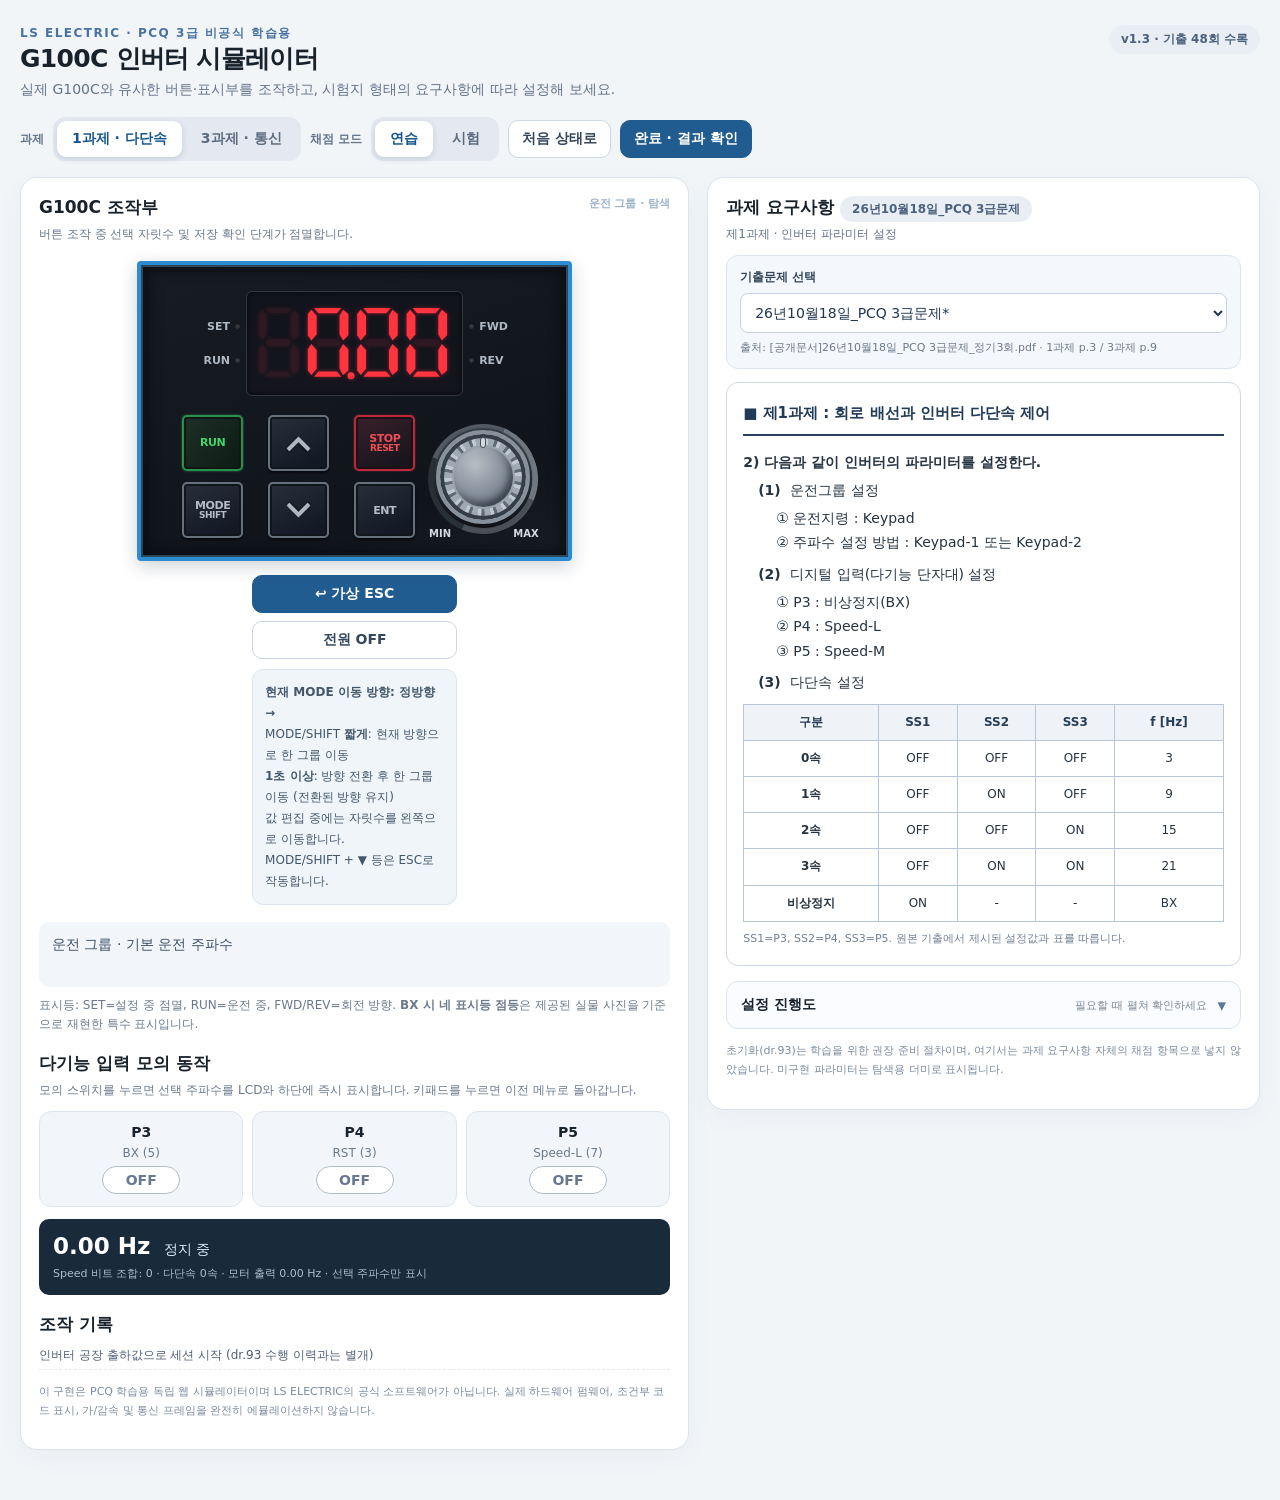
==== commit b153af30: "fix: protect refresh and simplify keypad actions" ====
--- a/index.html
+++ b/index.html
@@ -2,12 +2,12 @@
 <html lang="ko">
 <head>
 <meta charset="utf-8"><meta name="viewport" content="width=device-width,initial-scale=1">
-<title>G100C · PCQ 3급 인버터 조작 연습 v1.2</title>
+<title>G100C · PCQ 3급 인버터 조작 연습 v1.3</title>
 <link rel="stylesheet" href="css/style.css">
 </head>
 <body>
 <div class="app">
-  <div class="heading"><div><div class="eyebrow">LS ELECTRIC · PCQ 3급 비공식 학습용</div><h1>G100C 인버터 시뮬레이터</h1><p>실제 G100C와 유사한 버튼·표시부를 조작하고, 시험지 형태의 요구사항에 따라 설정해 보세요.</p></div><span class="version">v1.2 · 기출 48회 수록</span></div>
+  <div class="heading"><div><div class="eyebrow">LS ELECTRIC · PCQ 3급 비공식 학습용</div><h1>G100C 인버터 시뮬레이터</h1><p>실제 G100C와 유사한 버튼·표시부를 조작하고, 시험지 형태의 요구사항에 따라 설정해 보세요.</p></div><span class="version">v1.3 · 기출 48회 수록</span></div>
   <div class="controls"><span class="controlLabel">과제</span><div class="pillGroup"><button id="task1" class="active" onclick="selectTask(1)">1과제 · 다단속</button><button id="task3" onclick="selectTask(3)">3과제 · 통신</button></div><span class="controlLabel">채점 모드</span><div class="pillGroup"><button id="practiceBtn" class="active" onclick="setMode('practice')">연습</button><button id="examBtn" onclick="setMode('exam')">시험</button></div><button class="btn" onclick="newSession()">처음 상태로</button><button class="btn primary" onclick="grade(true)">완료 · 결과 확인</button></div>
   <div class="layout">
     <section class="panel devicePanel"><h2>G100C 조작부 <span class="badgeInfo" id="screenState">운전 그룹 · 코드 탐색</span></h2><div class="minor">버튼 조작 중 선택 자릿수 및 저장 확인 단계가 점멸합니다.</div>
@@ -42,7 +42,7 @@
             </div>
           </div>
         </div>
-        <div class="ext"><button class="btn primary" onclick="press('esc')">↩ 가상 ESC</button><button class="btn subtle" onclick="press('modeRev')">◀ 이전 그룹으로 이동</button><button class="btn" onclick="powerCycle()" id="powerBtn">전원 OFF</button><div class="hintbox"><b>현재 MODE 이동 방향: <span id="groupDirection">정방향 →</span></b><br>MODE/SHIFT <b>짧게</b>: 현재 방향으로 한 그룹 이동 · <b>1초 이상</b>: 이동 방향 반전 후 한 그룹 이동. 이후의 짧은 누르기도 반전된 방향을 유지합니다.<br>값 편집 중 MODE/SHIFT는 자릿수를 왼쪽으로 이동합니다.<br>MODE/SHIFT + ▼ 등의 복합키는 ESC입니다.<br>가상 '이전 그룹' 버튼은 방향을 변경하지 않는 PC 편의 기능입니다.</div></div>
+        <div class="ext"><div class="ext-actions"><button class="btn primary" onclick="press('esc')">↩ 가상 ESC</button><button class="btn" onclick="powerCycle()" id="powerBtn">전원 OFF</button></div><div class="hintbox"><b>현재 MODE 이동 방향: <span id="groupDirection">정방향 →</span></b><br>MODE/SHIFT <b>짧게</b>: 현재 방향으로 한 그룹 이동<br><b>1초 이상</b>: 방향 전환 후 한 그룹 이동 (전환된 방향 유지)<br>값 편집 중에는 자릿수를 왼쪽으로 이동합니다.<br>MODE/SHIFT + ▼ 등은 ESC로 작동합니다.</div></div>
       </div>
       <div class="note" id="lcdNote">기본 운전 주파수 화면입니다. MODE로 그룹을 이동하거나 ▲로 다음 코드를 선택하세요.</div>
       <div class="minor" style="margin-top:9px;line-height:1.6">표시등: SET=설정 중 점멸, RUN=운전 중, FWD/REV=회전 방향. <b>BX 시 네 표시등 점등</b>은 제공된 실물 사진을 기준으로 재현한 특수 표시입니다.</div><div class="sectionSpacer"></div><h2>다기능 입력 모의 동작</h2><div class="minor" id="terminalHelp">모의 스위치를 누르면 선택 주파수를 LCD와 하단에 즉시 표시합니다. 키패드를 누르면 이전 메뉴로 돌아갑니다.</div><div class="switches" id="switches"></div><div class="readout" id="monitor"></div>
--- a/css/style.css
+++ b/css/style.css
@@ -211,3 +211,14 @@
 .examPaper .task3Details summary{cursor:pointer;color:#335777;font-size:12px;font-weight:700}
 .examPaper .task3Details[open] summary{margin-bottom:7px}
 @media(max-width:560px){.examChooser{padding:9px}}
+
+/* v1.3 — PC auxiliary keys: two actions, compact and consistent on mobile. */
+.ext{width:205px;min-width:180px}
+.ext-actions{display:flex;flex-direction:column;gap:8px;margin-bottom:10px}
+.ext-actions .btn{width:100%;margin:0}
+@media(max-width:560px){
+  .ext{width:100%;min-width:0}
+  .ext-actions{display:grid;grid-template-columns:repeat(2,minmax(0,1fr));gap:8px;width:100%;margin:0}
+  .ext-actions .btn{min-width:0;width:100%;margin:0}
+  .ext .hintbox{width:100%}
+}
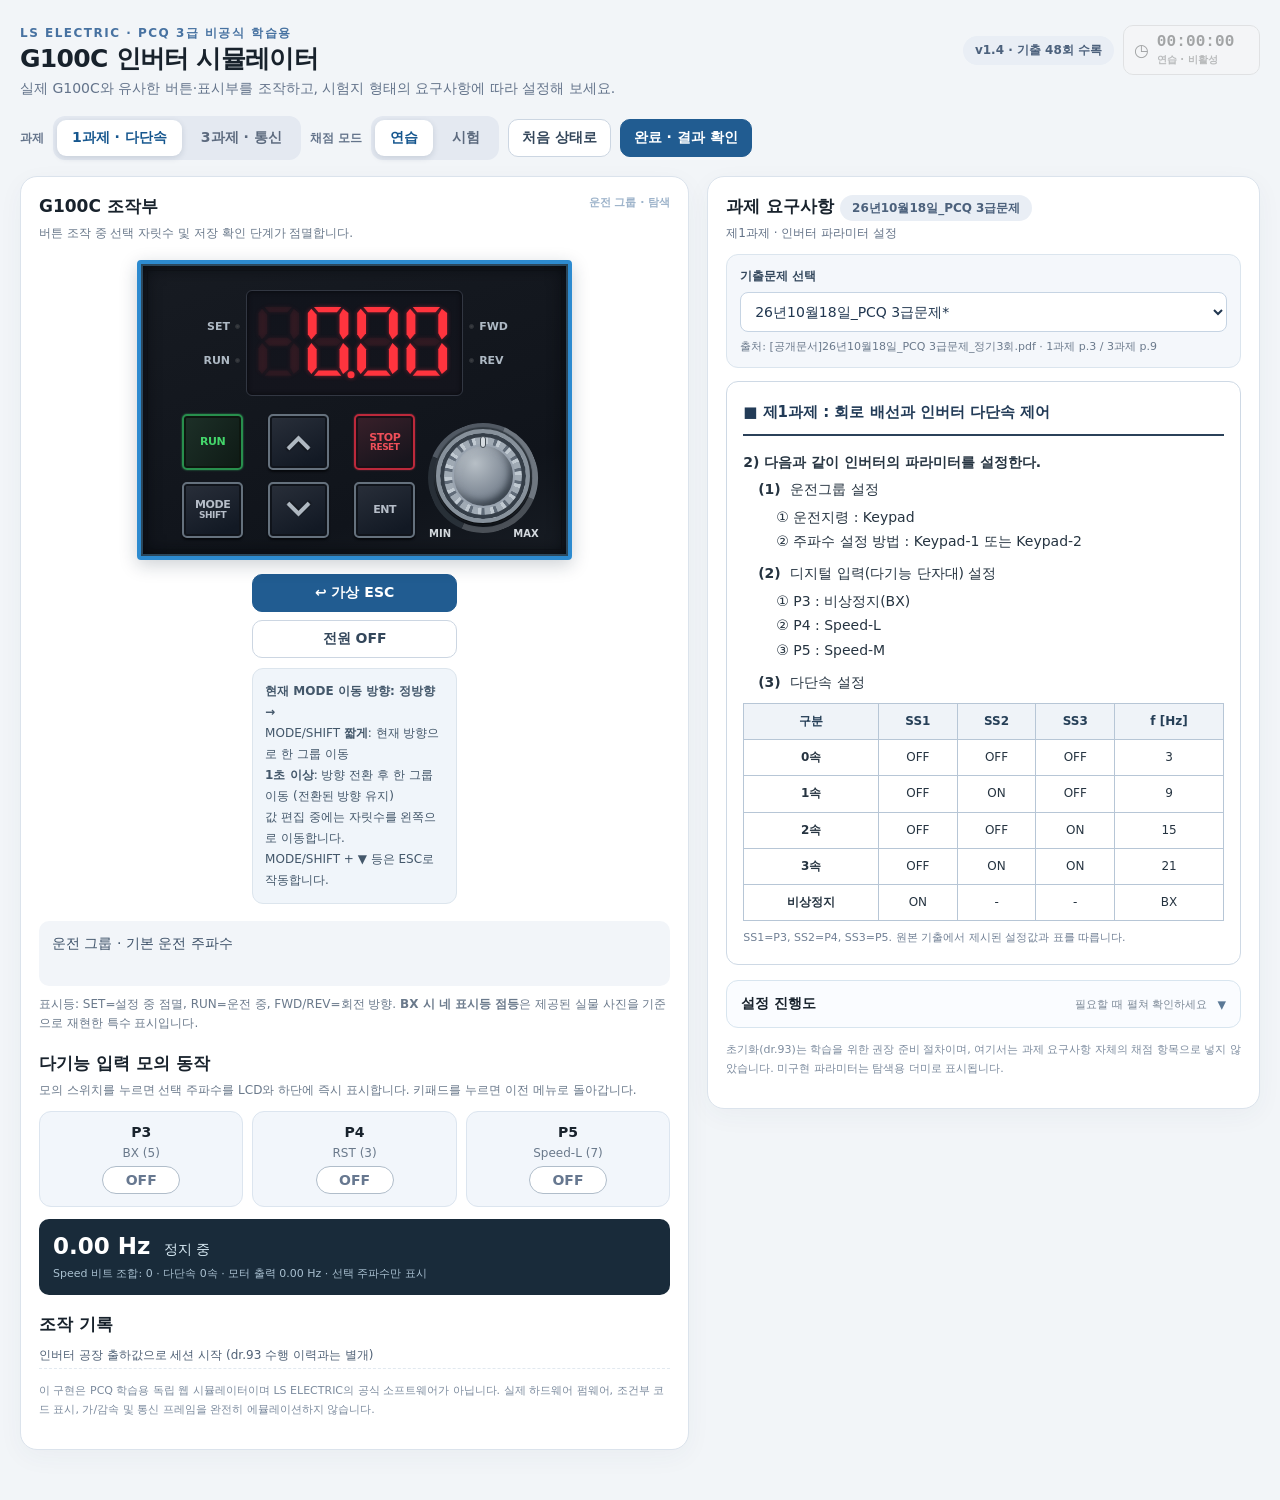
==== commit 1cdec2a1: "feat: add exam stopwatch in header" ====
--- a/index.html
+++ b/index.html
@@ -2,12 +2,21 @@
 <html lang="ko">
 <head>
 <meta charset="utf-8"><meta name="viewport" content="width=device-width,initial-scale=1">
-<title>G100C · PCQ 3급 인버터 조작 연습 v1.3</title>
+<title>G100C · PCQ 3급 인버터 조작 연습 v1.4</title>
 <link rel="stylesheet" href="css/style.css">
 </head>
 <body>
 <div class="app">
-  <div class="heading"><div><div class="eyebrow">LS ELECTRIC · PCQ 3급 비공식 학습용</div><h1>G100C 인버터 시뮬레이터</h1><p>실제 G100C와 유사한 버튼·표시부를 조작하고, 시험지 형태의 요구사항에 따라 설정해 보세요.</p></div><span class="version">v1.3 · 기출 48회 수록</span></div>
+  <div class="heading">
+    <div class="headingText"><div class="eyebrow">LS ELECTRIC · PCQ 3급 비공식 학습용</div><h1>G100C 인버터 시뮬레이터</h1></div>
+    <div class="headingRight"><span class="version headingVersion">v1.4 · 기출 48회 수록</span>
+      <div id="examStopwatch" class="examStopwatch idle" role="timer" aria-label="시험 스톱워치" aria-live="off">
+        <span class="stopwatchMark" aria-hidden="true">◷</span>
+        <span class="stopwatchText"><strong id="stopwatchTime">00:00:00</strong><small id="stopwatchStatus">연습 · 비활성</small></span>
+      </div>
+    </div>
+    <p class="headingSubtitle">실제 G100C와 유사한 버튼·표시부를 조작하고, 시험지 형태의 요구사항에 따라 설정해 보세요.</p>
+  </div>
   <div class="controls"><span class="controlLabel">과제</span><div class="pillGroup"><button id="task1" class="active" onclick="selectTask(1)">1과제 · 다단속</button><button id="task3" onclick="selectTask(3)">3과제 · 통신</button></div><span class="controlLabel">채점 모드</span><div class="pillGroup"><button id="practiceBtn" class="active" onclick="setMode('practice')">연습</button><button id="examBtn" onclick="setMode('exam')">시험</button></div><button class="btn" onclick="newSession()">처음 상태로</button><button class="btn primary" onclick="grade(true)">완료 · 결과 확인</button></div>
   <div class="layout">
     <section class="panel devicePanel"><h2>G100C 조작부 <span class="badgeInfo" id="screenState">운전 그룹 · 코드 탐색</span></h2><div class="minor">버튼 조작 중 선택 자릿수 및 저장 확인 단계가 점멸합니다.</div>
@@ -74,6 +83,6 @@
   </div>
 </div>
 <div class="toaster" id="toast"></div>
-<div class="modalWrap hidden" id="resultModal"><div class="modal"><div class="resultHead"><h2>설정 결과</h2><button class="btn" onclick="closeResult()">닫기 ✕</button></div><div class="resultScore" id="resultScore"></div><p id="resultDescription"></p><div id="resultItems"></div><div style="margin-top:17px;text-align:right"><button class="btn primary" onclick="closeResult()">확인</button></div></div></div>
+<div class="modalWrap hidden" id="resultModal"><div class="modal"><div class="resultHead"><h2>설정 결과</h2><button class="btn" onclick="closeResult()">닫기 ✕</button></div><div class="resultScore" id="resultScore"></div><p id="resultDescription"></p><p id="resultElapsed" class="resultElapsed hidden"></p><div id="resultItems"></div><div style="margin-top:17px;text-align:right"><button class="btn primary" onclick="closeResult()">확인</button></div></div></div>
 <script src="js/app.js"></script>
 </body></html>
--- a/css/style.css
+++ b/css/style.css
@@ -222,3 +222,34 @@
   .ext-actions .btn{min-width:0;width:100%;margin:0}
   .ext .hintbox{width:100%}
 }
+
+/* v1.4 — A안: 기존 최상단 제목 오른쪽 여백에 들어가는 초소형 스톱워치. */
+.heading{display:grid;grid-template-columns:minmax(0,1fr) auto;align-items:center;column-gap:12px;row-gap:3px}
+.headingText{grid-column:1;min-width:0}
+.headingRight{grid-column:2;grid-row:1;display:flex;align-items:center;justify-content:flex-end;gap:9px;flex:0 0 auto}
+.headingSubtitle{grid-column:1 / -1;margin:2px 0 0!important}
+.examStopwatch{display:flex;align-items:center;gap:8px;white-space:nowrap;
+  padding:7px 10px;border-radius:10px;border:1px solid #b4cfe5;background:#f1f8ff;
+  color:#264868;min-width:137px;font-variant-numeric:tabular-nums}
+.stopwatchMark{font-size:17px;line-height:1}
+.stopwatchText{display:flex;flex-direction:column;gap:1px;align-items:flex-start}
+.stopwatchText strong{font:800 16px/1.2 ui-monospace,SFMono-Regular,Consolas,monospace;letter-spacing:0.1px}
+.stopwatchText small{font-size:10px;color:#587a97;font-weight:650}
+.examStopwatch.idle{opacity:.45;filter:grayscale(1)}
+.examStopwatch.waiting{background:#f1f8ff;border-color:#a9cae4}
+.examStopwatch.running{background:#eaf6ff;border-color:#77abd8}
+.examStopwatch.finished{background:#eef7f3;border-color:#85bda1}
+.examStopwatch.finished .stopwatchText small{color:#39775d}
+.resultElapsed{font-size:15px!important;color:#245e90!important;font-weight:800;
+  background:#f0f7fc;border:1px solid #d3e4f3;border-radius:10px;padding:9px 12px}
+@media(max-width:900px){.headingVersion{display:none}}
+@media(max-width:560px){
+  .heading{column-gap:6px}
+  .heading h1{font-size:clamp(16px,4vw,20px);line-height:1.24}
+  .heading p{font-size:11px;line-height:1.4}
+  .heading .eyebrow{font-size:10px;letter-spacing:.5px}
+  .examStopwatch{min-width:107px;padding:6px 7px;gap:5px;border-radius:8px}
+  .stopwatchMark{font-size:14px}
+  .stopwatchText strong{font-size:13px}
+  .stopwatchText small{font-size:9px}
+}
